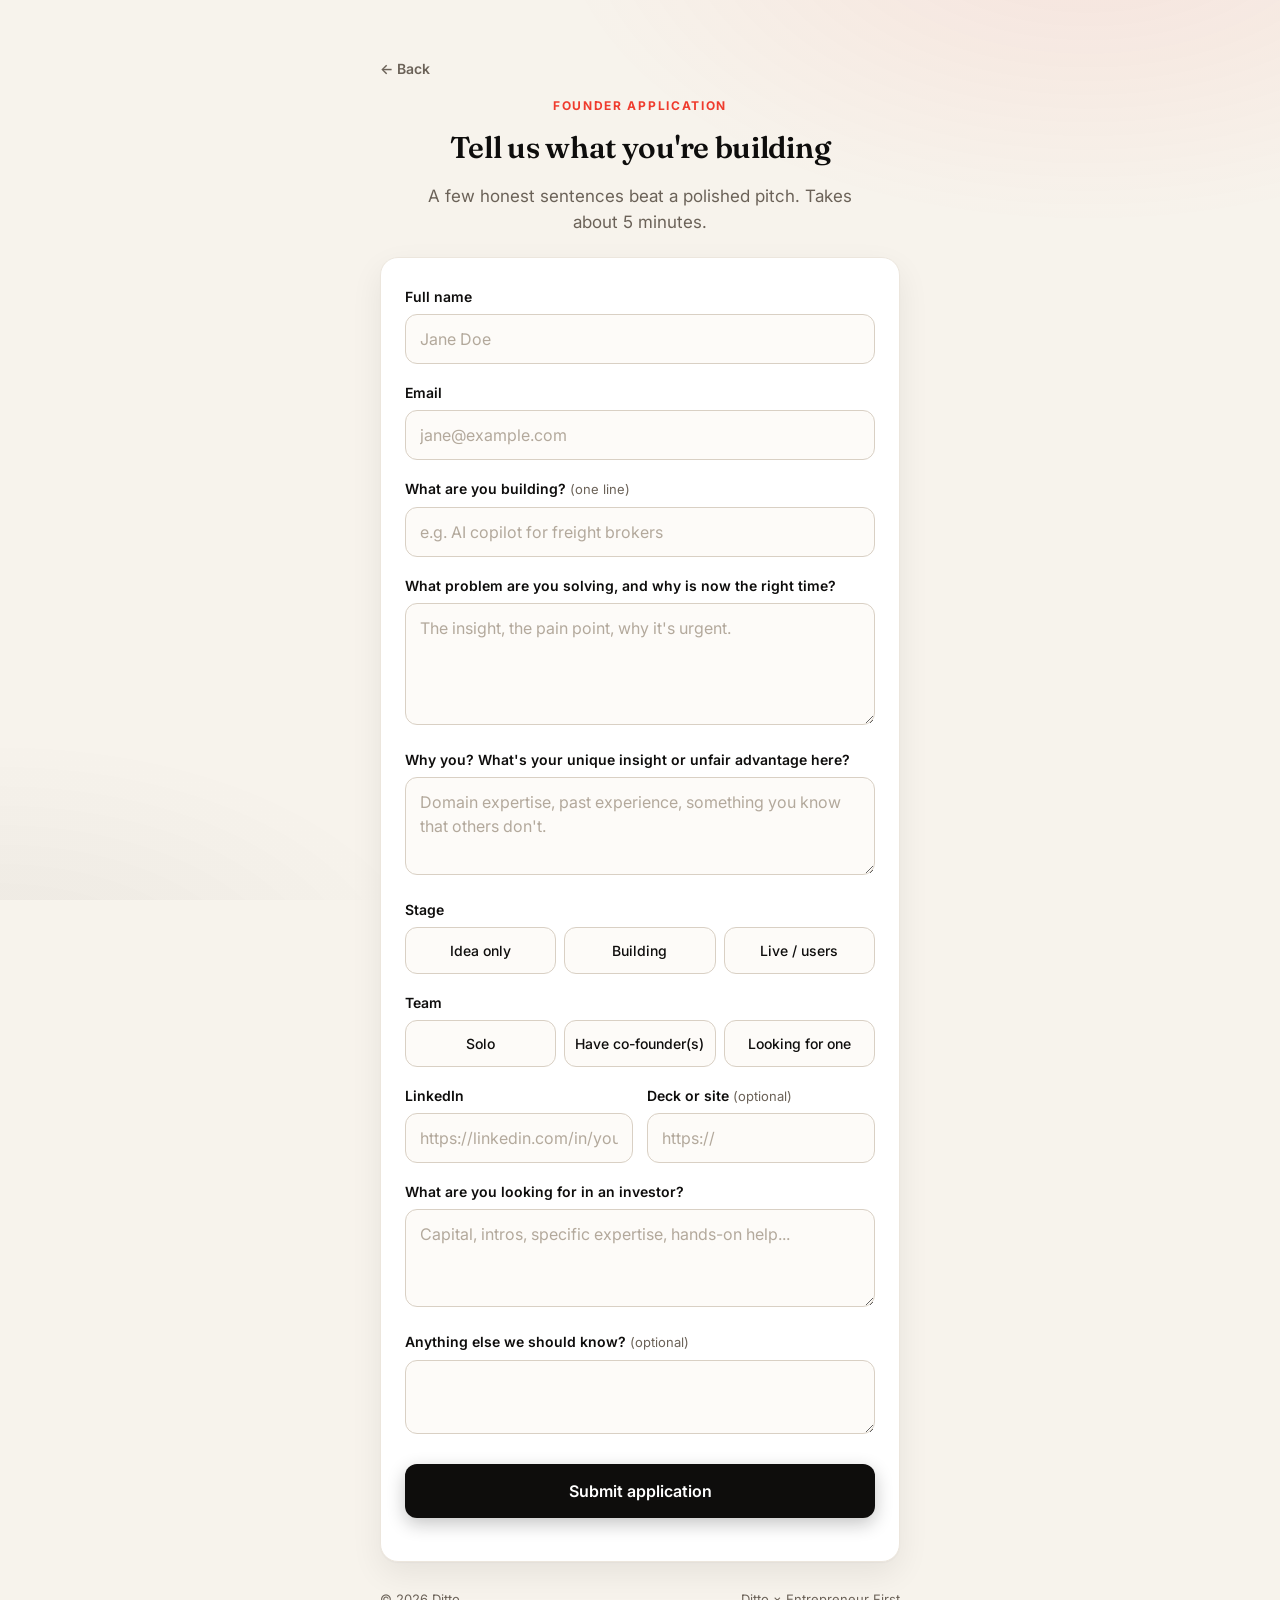
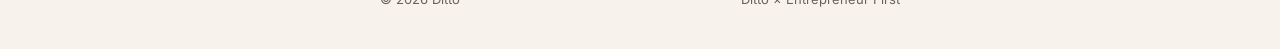
==== founder.html @ c73a6417 "Initial Ditto x EF matchmaking landing page Founder application and EF investor registration forms, " ====
<!DOCTYPE html>
<html lang="en">
<head>
  <meta charset="UTF-8" />
  <meta name="viewport" content="width=device-width, initial-scale=1.0" />
  <title>Founder Application — Ditto × EF</title>
  <meta name="description" content="Apply as a founder to be matched with an Entrepreneur First investor." />

  <link rel="preconnect" href="https://fonts.googleapis.com" />
  <link rel="preconnect" href="https://fonts.gstatic.com" crossorigin />
  <link href="https://fonts.googleapis.com/css2?family=Inter:wght@400;500;600;700&family=Fraunces:opsz,wght@9..144,500;9..144,600;9..144,700&display=swap" rel="stylesheet" />
  <link rel="stylesheet" href="styles.css" />
</head>
<body>
  <div class="bg-grain" aria-hidden="true"></div>

  <main class="wrap">
    <a class="back-link" href="index.html">&larr; Back</a>

    <header class="hero" style="margin-bottom: 22px;">
      <p class="eyebrow">Founder application</p>
      <h1 class="headline" style="font-size: clamp(24px, 6vw, 30px);">Tell us what you're building</h1>
      <p class="subtitle">A few honest sentences beat a polished pitch. Takes about 5 minutes.</p>
    </header>

    <section class="card" aria-labelledby="apply-heading">
      <h2 id="apply-heading" class="card-title hidden">Founder application</h2>

      <form id="apply-form" action="https://api.web3forms.com/submit" method="POST">
        <input type="hidden" name="access_key" value="YOUR_ACCESS_KEY_HERE" />
        <input type="hidden" name="subject" value="New Ditto x EF founder application" />
        <input type="hidden" name="from_name" value="Ditto x EF" />
        <input type="checkbox" name="botcheck" class="hidden" style="display:none" tabindex="-1" autocomplete="off" />

        <div class="field">
          <label for="name">Full name</label>
          <input type="text" id="name" name="name" required placeholder="Jane Doe" autocomplete="name" />
        </div>

        <div class="field">
          <label for="email">Email</label>
          <input type="email" id="email" name="email" required placeholder="jane@example.com" autocomplete="email" />
        </div>

        <div class="field">
          <label for="building">What are you building? <span class="hint">(one line)</span></label>
          <input type="text" id="building" name="building" required placeholder="e.g. AI copilot for freight brokers" />
        </div>

        <div class="field">
          <label for="problem">What problem are you solving, and why is now the right time?</label>
          <textarea id="problem" name="problem" rows="4" required placeholder="The insight, the pain point, why it's urgent."></textarea>
        </div>

        <div class="field">
          <label for="unique">Why you? What's your unique insight or unfair advantage here?</label>
          <textarea id="unique" name="unique" rows="3" required placeholder="Domain expertise, past experience, something you know that others don't."></textarea>
        </div>

        <fieldset class="field">
          <legend>Stage</legend>
          <div class="segmented cols-3" role="radiogroup">
            <label class="seg">
              <input type="radio" name="stage" value="Idea only" required />
              <span>Idea only</span>
            </label>
            <label class="seg">
              <input type="radio" name="stage" value="Building" />
              <span>Building</span>
            </label>
            <label class="seg">
              <input type="radio" name="stage" value="Live / have users" />
              <span>Live / users</span>
            </label>
          </div>
        </fieldset>

        <fieldset class="field">
          <legend>Team</legend>
          <div class="segmented cols-3" role="radiogroup">
            <label class="seg">
              <input type="radio" name="team" value="Solo" required />
              <span>Solo</span>
            </label>
            <label class="seg">
              <input type="radio" name="team" value="Have co-founder(s)" />
              <span>Have co-founder(s)</span>
            </label>
            <label class="seg">
              <input type="radio" name="team" value="Looking for a co-founder" />
              <span>Looking for one</span>
            </label>
          </div>
        </fieldset>

        <div class="field-row">
          <div class="field">
            <label for="linkedin">LinkedIn</label>
            <input type="url" id="linkedin" name="linkedin" required placeholder="https://linkedin.com/in/you" />
          </div>
          <div class="field">
            <label for="link">Deck or site <span class="hint">(optional)</span></label>
            <input type="url" id="link" name="link" placeholder="https://" />
          </div>
        </div>

        <div class="field">
          <label for="looking_for">What are you looking for in an investor?</label>
          <textarea id="looking_for" name="looking_for" rows="3" required placeholder="Capital, intros, specific expertise, hands-on help..."></textarea>
        </div>

        <div class="field">
          <label for="other">Anything else we should know? <span class="hint">(optional)</span></label>
          <textarea id="other" name="other" rows="2" placeholder=""></textarea>
        </div>

        <button type="submit" class="submit" id="submit-btn">Submit application</button>
        <p class="form-note" id="form-note" role="status" aria-live="polite"></p>
      </form>
    </section>

    <footer class="footer">
      <span>© <span id="year"></span> Ditto</span>
      <span>Ditto × Entrepreneur First</span>
    </footer>
  </main>

  <script src="script.js"></script>
</body>
</html>
---- styles.css ----
:root {
  --bg: #f7f3ec;
  --ink: #0e0d0c;
  --ink-soft: #6b6258;
  --accent: #ef3b2d;       /* EF red */
  --accent-ink: #ffffff;
  --ditto-pink: #ff2e9a;   /* secondary, used sparingly for the Ditto side */
  --card: #ffffff;
  --line: #ece6dd;
  --line-strong: #d9d0c4;
  --radius: 18px;
  --shadow: 0 1px 2px rgba(14, 13, 12, 0.04), 0 12px 32px rgba(14, 13, 12, 0.07);
}

* { box-sizing: border-box; }

html { -webkit-text-size-adjust: 100%; }

body {
  margin: 0;
  background: var(--bg);
  color: var(--ink);
  font-family: "Inter", system-ui, -apple-system, sans-serif;
  line-height: 1.5;
  -webkit-font-smoothing: antialiased;
}

.bg-grain {
  position: fixed;
  inset: 0;
  z-index: 0;
  pointer-events: none;
  background:
    radial-gradient(60% 50% at 85% -10%, rgba(239, 59, 45, 0.09), transparent 70%),
    radial-gradient(50% 40% at 0% 110%, rgba(14, 13, 12, 0.05), transparent 70%);
}

.wrap {
  position: relative;
  z-index: 1;
  max-width: 560px;
  margin: 0 auto;
  padding: 56px 20px 40px;
}

a { color: inherit; }

/* Hero / co-brand lockup */
.hero { text-align: center; margin-bottom: 32px; }

.logos {
  display: flex;
  align-items: center;
  justify-content: center;
  gap: clamp(14px, 4.5vw, 28px);
  margin-bottom: 22px;
}

.logo-ditto {
  height: clamp(84px, 24vw, 112px);
  width: auto;
  display: block;
  border-radius: 22%;
  transform: rotate(-4deg);
  box-shadow: 0 10px 26px rgba(60, 40, 90, 0.24);
}

.logo-x {
  font-family: "Fraunces", Georgia, serif;
  font-size: clamp(20px, 6vw, 26px);
  color: var(--ink-soft);
  line-height: 1;
}

/* EF badge — stand-in for the official EF mark until the real logo asset is swapped in */
.logo-ef {
  display: flex;
  align-items: center;
  justify-content: center;
  height: clamp(84px, 24vw, 112px);
  width: clamp(84px, 24vw, 112px);
  background: var(--ink);
  border-radius: 22%;
  transform: rotate(4deg);
  box-shadow: 0 10px 26px rgba(14, 13, 12, 0.28);
  position: relative;
}

.logo-ef span {
  font-family: "Inter", sans-serif;
  font-weight: 700;
  font-size: clamp(26px, 8vw, 36px);
  color: #fff;
  letter-spacing: -0.02em;
}

.logo-ef::after {
  content: "";
  position: absolute;
  bottom: 14%;
  left: 24%;
  right: 24%;
  height: 4px;
  background: var(--accent);
  border-radius: 2px;
}

.eyebrow {
  font-family: "Inter", sans-serif;
  font-weight: 700;
  font-size: 12px;
  letter-spacing: 0.14em;
  text-transform: uppercase;
  color: var(--accent);
  margin: 0 0 10px;
}

.headline {
  font-family: "Fraunces", Georgia, serif;
  font-weight: 600;
  font-size: clamp(26px, 7vw, 36px);
  letter-spacing: -0.01em;
  margin: 0 0 14px;
}

.subtitle {
  font-size: 17px;
  color: var(--ink-soft);
  max-width: 42ch;
  margin: 0 auto 8px;
}

/* Landing choice cards */
.choices {
  display: grid;
  gap: 14px;
  margin-top: 32px;
}

.choice-card {
  display: flex;
  align-items: center;
  gap: 16px;
  background: var(--card);
  border: 1px solid var(--line);
  border-radius: var(--radius);
  box-shadow: var(--shadow);
  padding: 22px 22px;
  text-decoration: none;
  color: var(--ink);
  transition: transform 0.12s, box-shadow 0.15s, border-color 0.15s;
}

.choice-card:hover {
  transform: translateY(-2px);
  border-color: var(--line-strong);
  box-shadow: 0 4px 8px rgba(14, 13, 12, 0.05), 0 16px 36px rgba(14, 13, 12, 0.1);
}

.choice-icon {
  flex-shrink: 0;
  width: 48px;
  height: 48px;
  border-radius: 14px;
  display: flex;
  align-items: center;
  justify-content: center;
  font-size: 22px;
}

.choice-card.founder .choice-icon { background: rgba(239, 59, 45, 0.12); }
.choice-card.investor .choice-icon { background: rgba(14, 13, 12, 0.08); }

.choice-copy { flex: 1; }

.choice-title {
  font-family: "Fraunces", Georgia, serif;
  font-weight: 600;
  font-size: 19px;
  margin: 0 0 3px;
}

.choice-desc {
  font-size: 14px;
  color: var(--ink-soft);
  margin: 0;
}

.choice-arrow {
  font-size: 20px;
  color: var(--ink-soft);
  flex-shrink: 0;
}

/* Card (forms) */
.card {
  background: var(--card);
  border: 1px solid var(--line);
  border-radius: var(--radius);
  box-shadow: var(--shadow);
  padding: 28px 24px;
}

.card-title {
  font-family: "Fraunces", Georgia, serif;
  font-weight: 600;
  font-size: 24px;
  margin: 0 0 20px;
}

.back-link {
  display: inline-flex;
  align-items: center;
  gap: 6px;
  font-size: 14px;
  font-weight: 600;
  color: var(--ink-soft);
  text-decoration: none;
  margin-bottom: 18px;
}

.back-link:hover { color: var(--ink); }

/* Fields */
.field { margin-bottom: 18px; }

.field-row {
  display: grid;
  grid-template-columns: 1fr 1fr;
  gap: 14px;
}

label, legend {
  display: block;
  font-size: 14px;
  font-weight: 600;
  margin-bottom: 7px;
  padding: 0;
}

.hint {
  font-weight: 400;
  color: var(--ink-soft);
  font-size: 13px;
}

input[type="text"],
input[type="email"],
input[type="url"],
input[type="number"],
select,
textarea {
  width: 100%;
  font: inherit;
  color: var(--ink);
  background: #fdfbf8;
  border: 1px solid var(--line-strong);
  border-radius: 12px;
  padding: 12px 14px;
  transition: border-color 0.15s, box-shadow 0.15s;
  appearance: none;
}

select {
  background-image: url("data:image/svg+xml,%3Csvg xmlns='http://www.w3.org/2000/svg' viewBox='0 0 20 20' fill='%236b6258'%3E%3Cpath d='M5.5 7.5l4.5 4.5 4.5-4.5' stroke='%236b6258' stroke-width='1.5' fill='none' stroke-linecap='round' stroke-linejoin='round'/%3E%3C/svg%3E");
  background-repeat: no-repeat;
  background-position: right 14px center;
  padding-right: 38px;
}

input::placeholder, textarea::placeholder { color: #b3a99c; }

input:focus, textarea:focus, select:focus {
  outline: none;
  border-color: var(--accent);
  box-shadow: 0 0 0 3px rgba(239, 59, 45, 0.14);
  background: #fff;
}

textarea { resize: vertical; min-height: 56px; }

fieldset { border: 0; margin: 0 0 18px; padding: 0; }

/* Segmented control */
.segmented {
  display: grid;
  gap: 8px;
}

.segmented.cols-2 { grid-template-columns: 1fr 1fr; }
.segmented.cols-3 { grid-template-columns: repeat(3, 1fr); }

.seg { margin: 0; cursor: pointer; }
.seg input { position: absolute; opacity: 0; pointer-events: none; }

.seg span {
  display: block;
  text-align: center;
  font-weight: 500;
  font-size: 14px;
  padding: 12px 8px;
  border: 1px solid var(--line-strong);
  border-radius: 12px;
  background: #fdfbf8;
  transition: all 0.15s;
}

.seg input:checked + span {
  border-color: var(--accent);
  background: var(--accent);
  color: var(--accent-ink);
  box-shadow: 0 4px 12px rgba(239, 59, 45, 0.22);
}

.seg input:focus-visible + span {
  box-shadow: 0 0 0 3px rgba(239, 59, 45, 0.3);
}

/* Submit */
.submit {
  width: 100%;
  font: inherit;
  font-weight: 600;
  font-size: 16px;
  color: var(--accent-ink);
  background: var(--ink);
  border: 0;
  border-radius: 12px;
  padding: 15px;
  margin-top: 6px;
  cursor: pointer;
  transition: transform 0.08s, box-shadow 0.15s, opacity 0.15s, background 0.15s;
  box-shadow: 0 6px 18px rgba(14, 13, 12, 0.24);
}

.submit:hover { background: var(--accent); box-shadow: 0 8px 22px rgba(239, 59, 45, 0.3); }
.submit:active { transform: translateY(1px); }
.submit:disabled { opacity: 0.6; cursor: progress; }

.form-note {
  text-align: center;
  font-size: 14px;
  margin: 14px 0 0;
  min-height: 1px;
}
.form-note.ok { color: #1a7f4b; }
.form-note.err { color: var(--accent); }

/* Footer */
.footer {
  display: flex;
  justify-content: space-between;
  flex-wrap: wrap;
  gap: 8px;
  margin-top: 28px;
  font-size: 13px;
  color: var(--ink-soft);
}

.hidden { display: none; }

@media (max-width: 460px) {
  .field-row { grid-template-columns: 1fr; }
  .segmented.cols-3 { grid-template-columns: 1fr; }
}
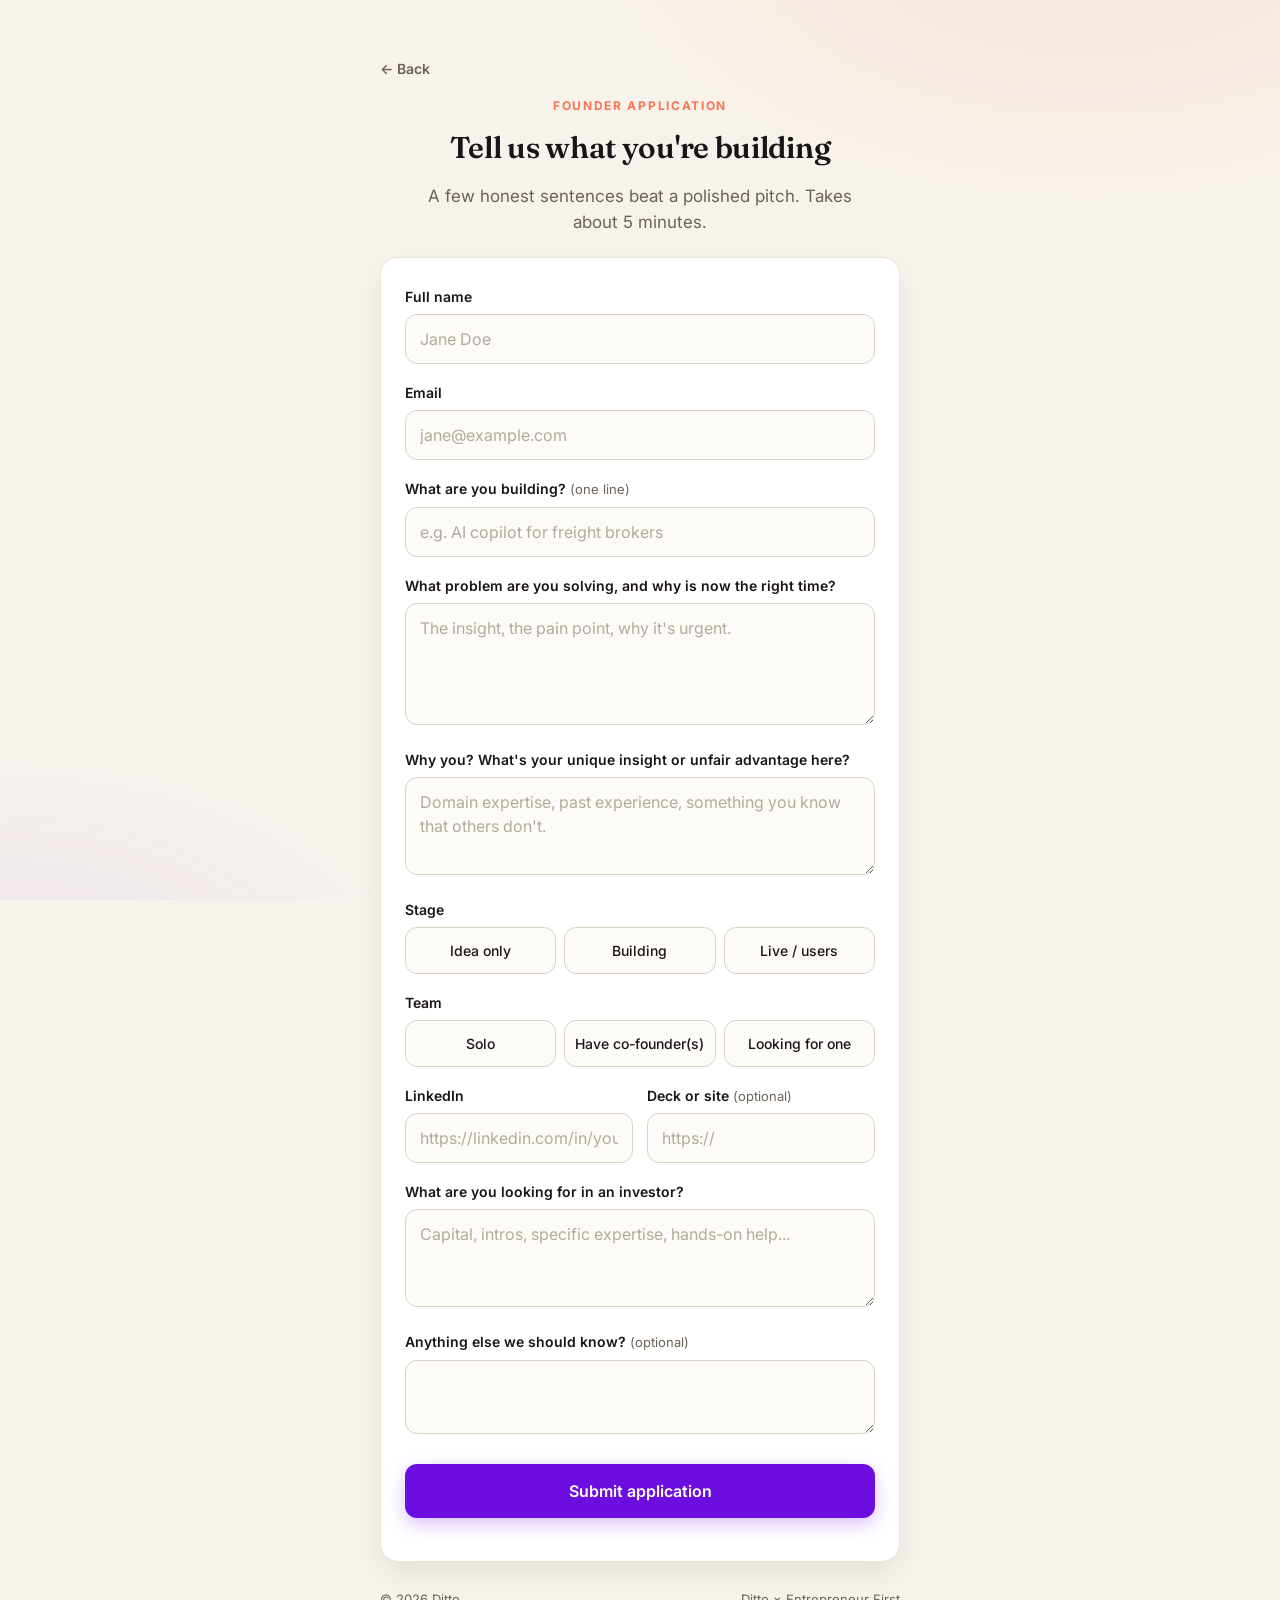
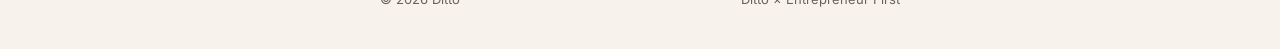
==== commit a30cb2cf: "Remove all em dashes from copy Co-Authored-By: Claude Fable 5 <noreply@anthropic.com>" ====
--- a/founder.html
+++ b/founder.html
@@ -3,7 +3,7 @@
 <head>
   <meta charset="UTF-8" />
   <meta name="viewport" content="width=device-width, initial-scale=1.0" />
-  <title>Founder Application — Ditto × EF</title>
+  <title>Founder Application | Ditto × EF</title>
   <meta name="description" content="Apply as a founder to be matched with an Entrepreneur First investor." />
 
   <link rel="preconnect" href="https://fonts.googleapis.com" />
--- a/styles.css
+++ b/styles.css
@@ -1,8 +1,9 @@
 :root {
   --bg: #f7f3ec;
-  --ink: #0e0d0c;
+  --ink: #1a1418;
   --ink-soft: #6b6258;
-  --accent: #ef3b2d;       /* EF red */
+  --accent: #fa7452;       /* EF coral orange */
+  --ef-purple: #6c0ee0;    /* EF electric purple */
   --accent-ink: #ffffff;
   --ditto-pink: #ff2e9a;   /* secondary, used sparingly for the Ditto side */
   --card: #ffffff;
@@ -31,8 +32,8 @@
   z-index: 0;
   pointer-events: none;
   background:
-    radial-gradient(60% 50% at 85% -10%, rgba(239, 59, 45, 0.09), transparent 70%),
-    radial-gradient(50% 40% at 0% 110%, rgba(14, 13, 12, 0.05), transparent 70%);
+    radial-gradient(60% 50% at 85% -10%, rgba(250, 116, 82, 0.12), transparent 70%),
+    radial-gradient(50% 40% at 0% 110%, rgba(108, 14, 224, 0.07), transparent 70%);
 }
 
 .wrap {
@@ -72,37 +73,29 @@
   line-height: 1;
 }
 
-/* EF badge — stand-in for the official EF mark until the real logo asset is swapped in */
+/* EF badge — CSS recreation of the EF wordmark (stacked coral caps on purple);
+   swap for the official logo asset if a file becomes available */
 .logo-ef {
   display: flex;
   align-items: center;
   justify-content: center;
   height: clamp(84px, 24vw, 112px);
   width: clamp(84px, 24vw, 112px);
-  background: var(--ink);
+  background: var(--ef-purple);
   border-radius: 22%;
   transform: rotate(4deg);
-  box-shadow: 0 10px 26px rgba(14, 13, 12, 0.28);
-  position: relative;
+  box-shadow: 0 10px 26px rgba(108, 14, 224, 0.30);
 }
 
 .logo-ef span {
   font-family: "Inter", sans-serif;
-  font-weight: 700;
-  font-size: clamp(26px, 8vw, 36px);
-  color: #fff;
-  letter-spacing: -0.02em;
-}
-
-.logo-ef::after {
-  content: "";
-  position: absolute;
-  bottom: 14%;
-  left: 24%;
-  right: 24%;
-  height: 4px;
-  background: var(--accent);
-  border-radius: 2px;
+  font-weight: 800;
+  font-size: clamp(11px, 3.2vw, 15px);
+  line-height: 1.05;
+  color: var(--accent);
+  text-transform: uppercase;
+  text-align: left;
+  letter-spacing: 0.01em;
 }
 
 .eyebrow {
@@ -138,18 +131,33 @@
 }
 
 .choice-card {
+  position: relative;
   display: flex;
   align-items: center;
-  gap: 16px;
+  gap: 18px;
   background: var(--card);
   border: 1px solid var(--line);
   border-radius: var(--radius);
   box-shadow: var(--shadow);
-  padding: 22px 22px;
+  padding: 28px 26px;
   text-decoration: none;
   color: var(--ink);
+  overflow: hidden;
   transition: transform 0.12s, box-shadow 0.15s, border-color 0.15s;
 }
+
+/* slim brand-color edge in place of the old emoji icons */
+.choice-card::before {
+  content: "";
+  position: absolute;
+  left: 0;
+  top: 0;
+  bottom: 0;
+  width: 5px;
+}
+
+.choice-card.founder::before { background: var(--accent); }
+.choice-card.investor::before { background: var(--ef-purple); }
 
 .choice-card:hover {
   transform: translateY(-2px);
@@ -157,40 +165,30 @@
   box-shadow: 0 4px 8px rgba(14, 13, 12, 0.05), 0 16px 36px rgba(14, 13, 12, 0.1);
 }
 
-.choice-icon {
-  flex-shrink: 0;
-  width: 48px;
-  height: 48px;
-  border-radius: 14px;
-  display: flex;
-  align-items: center;
-  justify-content: center;
-  font-size: 22px;
-}
-
-.choice-card.founder .choice-icon { background: rgba(239, 59, 45, 0.12); }
-.choice-card.investor .choice-icon { background: rgba(14, 13, 12, 0.08); }
-
 .choice-copy { flex: 1; }
 
 .choice-title {
   font-family: "Fraunces", Georgia, serif;
   font-weight: 600;
-  font-size: 19px;
-  margin: 0 0 3px;
+  font-size: clamp(23px, 6vw, 27px);
+  letter-spacing: -0.01em;
+  margin: 0 0 5px;
 }
 
 .choice-desc {
-  font-size: 14px;
+  font-size: 16px;
   color: var(--ink-soft);
   margin: 0;
 }
 
 .choice-arrow {
-  font-size: 20px;
+  font-size: 22px;
   color: var(--ink-soft);
   flex-shrink: 0;
-}
+  transition: transform 0.15s, color 0.15s;
+}
+
+.choice-card:hover .choice-arrow { transform: translateX(4px); color: var(--ink); }
 
 /* Card (forms) */
 .card {
@@ -273,7 +271,7 @@
 input:focus, textarea:focus, select:focus {
   outline: none;
   border-color: var(--accent);
-  box-shadow: 0 0 0 3px rgba(239, 59, 45, 0.14);
+  box-shadow: 0 0 0 3px rgba(250, 116, 82, 0.18);
   background: #fff;
 }
 
@@ -309,11 +307,11 @@
   border-color: var(--accent);
   background: var(--accent);
   color: var(--accent-ink);
-  box-shadow: 0 4px 12px rgba(239, 59, 45, 0.22);
+  box-shadow: 0 4px 12px rgba(250, 116, 82, 0.28);
 }
 
 .seg input:focus-visible + span {
-  box-shadow: 0 0 0 3px rgba(239, 59, 45, 0.3);
+  box-shadow: 0 0 0 3px rgba(250, 116, 82, 0.35);
 }
 
 /* Submit */
@@ -323,17 +321,17 @@
   font-weight: 600;
   font-size: 16px;
   color: var(--accent-ink);
-  background: var(--ink);
+  background: var(--ef-purple);
   border: 0;
   border-radius: 12px;
   padding: 15px;
   margin-top: 6px;
   cursor: pointer;
   transition: transform 0.08s, box-shadow 0.15s, opacity 0.15s, background 0.15s;
-  box-shadow: 0 6px 18px rgba(14, 13, 12, 0.24);
-}
-
-.submit:hover { background: var(--accent); box-shadow: 0 8px 22px rgba(239, 59, 45, 0.3); }
+  box-shadow: 0 6px 18px rgba(108, 14, 224, 0.26);
+}
+
+.submit:hover { background: var(--accent); box-shadow: 0 8px 22px rgba(250, 116, 82, 0.36); }
 .submit:active { transform: translateY(1px); }
 .submit:disabled { opacity: 0.6; cursor: progress; }
 
